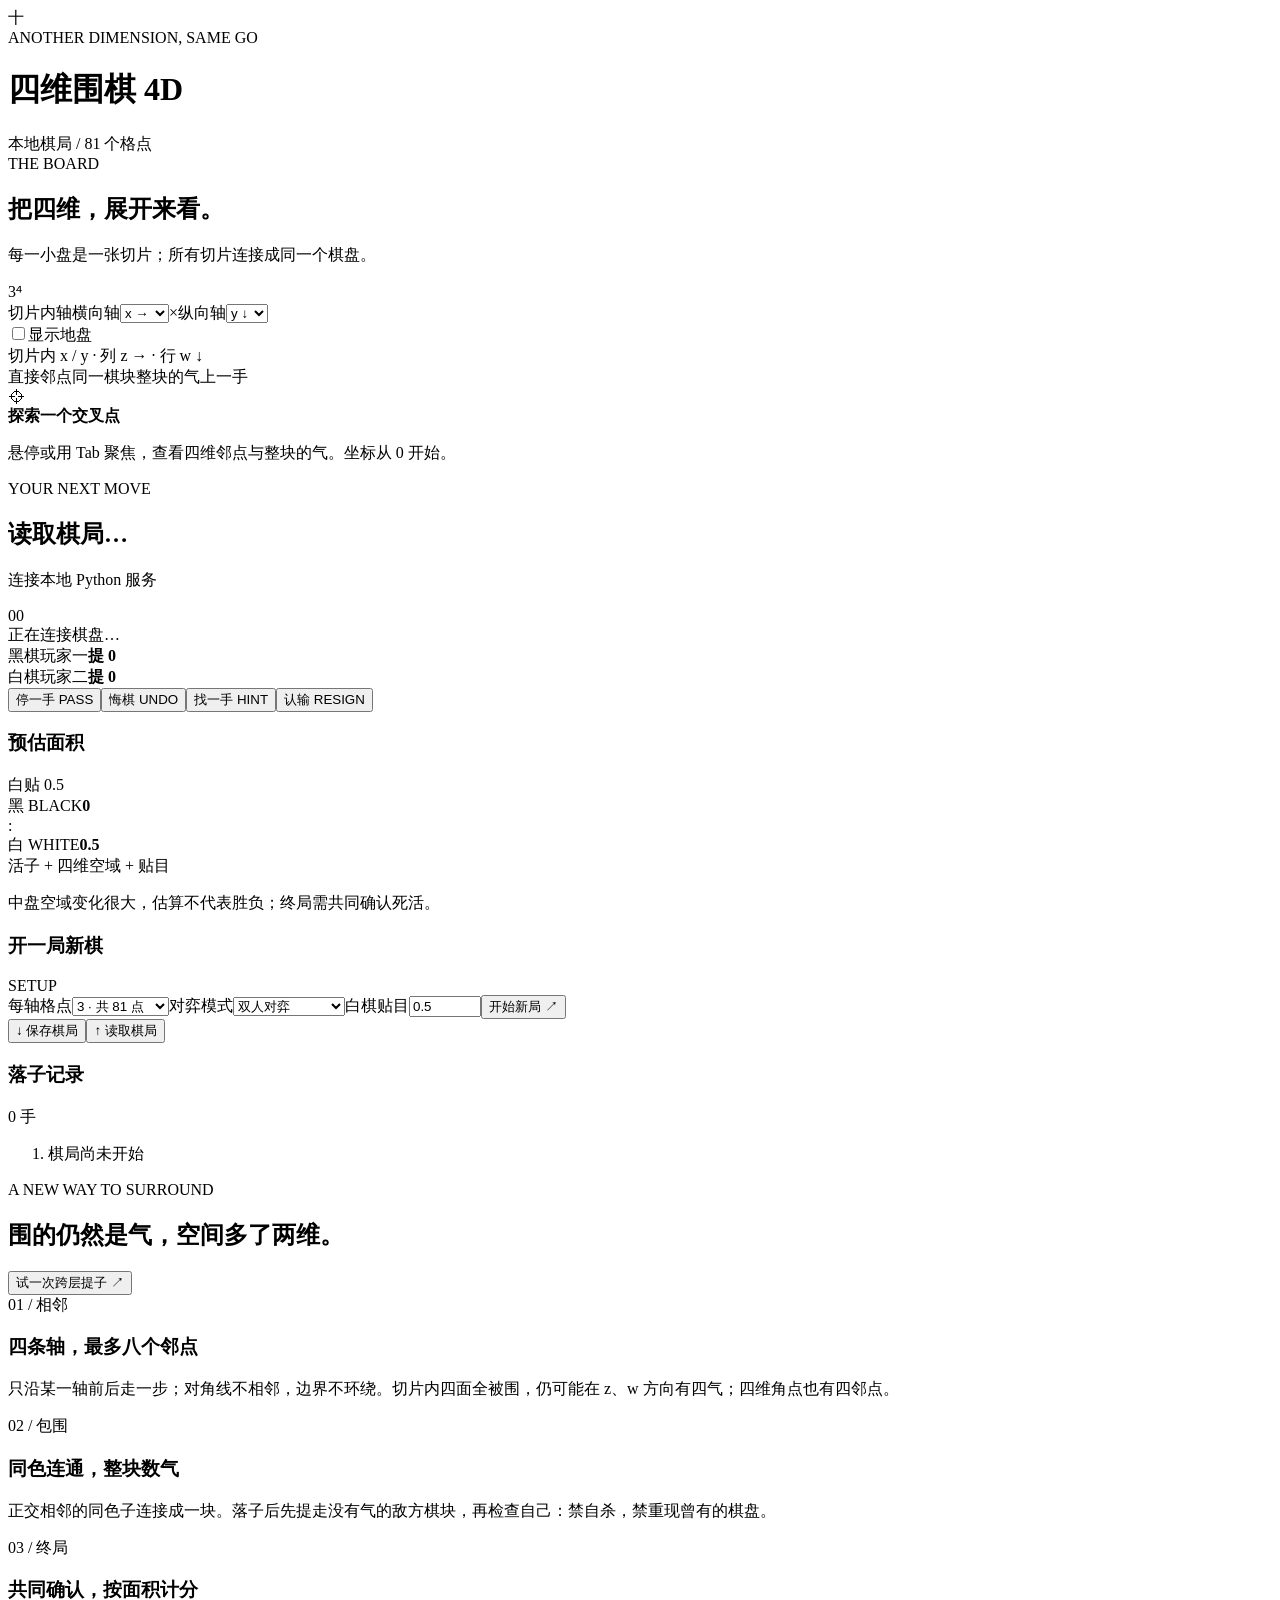
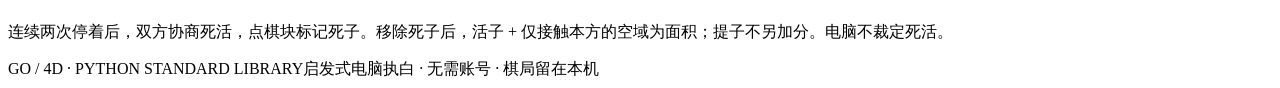
==== static/index.html @ 02f71ad3 "Publish four-dimensional Go game" ====
<!doctype html>
<html lang="zh-CN">
<head>
  <meta charset="utf-8">
  <meta name="viewport" content="width=device-width, initial-scale=1">
  <meta name="theme-color" content="#172d35">
  <meta name="description" content="在四维格点上落子、围气、提子。一个 Python 标准库驱动的本地围棋小游戏。">
  <title>四维围棋 · GO / 4D</title>
  <link rel="stylesheet" href="/style.css">
  <script defer src="/app.js"></script>
</head>
<body>
  <div class="app-shell">
    <header class="masthead">
      <div class="brand"><span class="brand-symbol" aria-hidden="true">十</span><div><span class="eyebrow">ANOTHER DIMENSION, SAME GO</span><h1>四维围棋 <span class="dimension-badge">4D</span></h1></div></div>
      <div class="header-note"><span class="live-dot" aria-hidden="true"></span> 本地棋局 <span class="header-divider">/</span> <span id="total-points">81 个格点</span></div>
    </header>

    <main class="workspace">
      <section class="board-workspace" aria-label="四维棋盘">
        <div class="board-intro"><div><span class="eyebrow">THE BOARD</span><h2>把四维，展开来看。</h2><p>每一小盘是一张切片；所有切片连接成同一个棋盘。</p></div><div class="board-size-mark" id="board-size-mark">3<span>⁴</span></div></div>
        <div class="board-toolbar">
          <div class="axis-controls"><span class="toolbar-label">切片内轴</span><label class="sr-only" for="inner-a">横向轴</label><select id="inner-a" aria-label="切片横向轴"><option value="0">x →</option><option value="1">y →</option><option value="2">z →</option><option value="3">w →</option></select><span class="axis-times">×</span><label class="sr-only" for="inner-b">纵向轴</label><select id="inner-b" aria-label="切片纵向轴"><option value="0">x ↓</option><option value="1" selected>y ↓</option><option value="2">z ↓</option><option value="3">w ↓</option></select></div>
          <label class="territory-control"><input type="checkbox" id="territory-toggle"><span class="switch" aria-hidden="true"></span>显示地盘</label>
        </div>
        <div class="dimension-guide" id="dimension-guide">切片内 x / y · 列 z → · 行 w ↓</div>
        <div class="board-scroll" id="board-scroll"><div class="slice-matrix" id="boards" aria-label="棋盘切片矩阵"></div></div>
        <div class="board-legend"><span><i class="legend-ring neighbor"></i>直接邻点</span><span><i class="legend-ring group"></i>同一棋块</span><span><i class="legend-square"></i>整块的气</span><span><i class="legend-last"></i>上一手</span></div>
        <div class="inspection" id="inspection"><div class="inspection-icon" aria-hidden="true">⌖</div><div><strong id="inspect-title">探索一个交叉点</strong><p id="inspect-description">悬停或用 Tab 聚焦，查看四维邻点与整块的气。坐标从 0 开始。</p></div></div>
      </section>

      <aside class="game-sidebar" aria-label="棋局控制与信息">
        <section class="game-card turn-card">
          <span class="eyebrow">YOUR NEXT MOVE</span>
          <div class="turn-display"><span class="turn-stone black" id="turn-stone" aria-hidden="true"></span><div><h2 id="turn-title">读取棋局…</h2><p id="turn-subtitle">连接本地 Python 服务</p></div><span class="move-number" id="move-number">00</span></div>
          <div class="status-banner" id="status-banner" role="status" aria-live="polite">正在连接棋盘…</div>
          <div class="player-row"><span><i class="small-stone black"></i>黑棋</span><span id="black-player">玩家一</span><strong id="black-captures">提 0</strong></div>
          <div class="player-row"><span><i class="small-stone white"></i>白棋</span><span id="white-player">玩家二</span><strong id="white-captures">提 0</strong></div>
          <div class="action-grid"><button class="button primary" id="pass-button">停一手 <span>PASS</span></button><button class="button" id="undo-button">悔棋 <span>UNDO</span></button><button class="button" id="hint-button">找一手 <span>HINT</span></button><button class="button subtle" id="resign-button">认输 <span>RESIGN</span></button></div>
          <button class="button primary resume-button" id="resume-button" hidden>继续对弈</button>
        </section>

        <section class="game-card score-card"><div class="section-heading"><h3 id="score-title">预估面积</h3><span id="komi-label">白贴 0.5</span></div><div class="score-display"><div><span class="score-label">黑 BLACK</span><strong id="black-score">0</strong></div><span class="score-separator">:</span><div><span class="score-label">白 WHITE</span><strong id="white-score">0.5</strong></div></div><div class="score-breakdown" id="score-breakdown">活子 + 四维空域 + 贴目</div><p class="score-note" id="score-note">中盘空域变化很大，估算不代表胜负；终局需共同确认死活。</p></section>

        <section class="game-card settings-card"><div class="section-heading"><h3>开一局新棋</h3><span>SETUP</span></div><div class="setup-fields"><label>每轴格点<select id="size-select"><option value="3">3 · 共 81 点</option><option value="4">4 · 共 256 点</option><option value="5">5 · 共 625 点</option></select></label><label>对弈模式<select id="mode-select"><option value="local">双人对弈</option><option value="ai">对电脑 · 你执黑</option></select></label><label class="komi-field">白棋贴目<input id="komi-input" type="number" step="0.5" value="0.5" min="-50" max="50"></label><button class="button new-button" id="new-button">开始新局 <span>↗</span></button></div><div class="file-actions"><button id="save-button">↓ 保存棋局</button><button id="load-button">↑ 读取棋局</button><input type="file" id="load-file" accept=".json,application/json" hidden></div></section>

        <section class="game-card history-card"><div class="section-heading"><h3>落子记录</h3><span id="history-count">0 手</span></div><ol id="history-list" class="history-list"><li class="history-empty">棋局尚未开始</li></ol></section>
      </aside>
    </main>

    <section class="learning-section" aria-label="规则说明"><div class="learning-heading"><div><span class="eyebrow">A NEW WAY TO SURROUND</span><h2>围的仍然是气，空间多了两维。</h2></div><button class="button demo-button" id="demo-button">试一次跨层提子 <span>↗</span></button></div><div class="rule-grid"><article><span class="rule-number">01 / 相邻</span><h3>四条轴，最多八个邻点</h3><p>只沿某一轴前后走一步；对角线不相邻，边界不环绕。切片内四面全被围，仍可能在 z、w 方向有四气；四维角点也有四邻点。</p></article><article><span class="rule-number">02 / 包围</span><h3>同色连通，整块数气</h3><p>正交相邻的同色子连接成一块。落子后先提走没有气的敌方棋块，再检查自己：禁自杀，禁重现曾有的棋盘。</p></article><article><span class="rule-number">03 / 终局</span><h3>共同确认，按面积计分</h3><p>连续两次停着后，双方协商死活，点棋块标记死子。移除死子后，活子 + 仅接触本方的空域为面积；提子不另加分。电脑不裁定死活。</p></article></div></section>
    <footer class="footer"><span>GO / 4D <span class="footer-dot">·</span> PYTHON STANDARD LIBRARY</span><span>启发式电脑执白 · 无需账号 · 棋局留在本机</span></footer>
  </div>

  <dialog id="confirm-dialog" class="confirm-dialog"><form method="dialog"><span class="eyebrow">CONFIRM</span><h2 id="dialog-title">开始新局？</h2><p id="dialog-description">当前棋局将被替换。可先保存棋局，以便稍后继续。</p><div class="dialog-actions"><button class="button" value="cancel">取消</button><button class="button primary" id="dialog-confirm" value="confirm">确认</button></div></form></dialog>
</body>
</html>
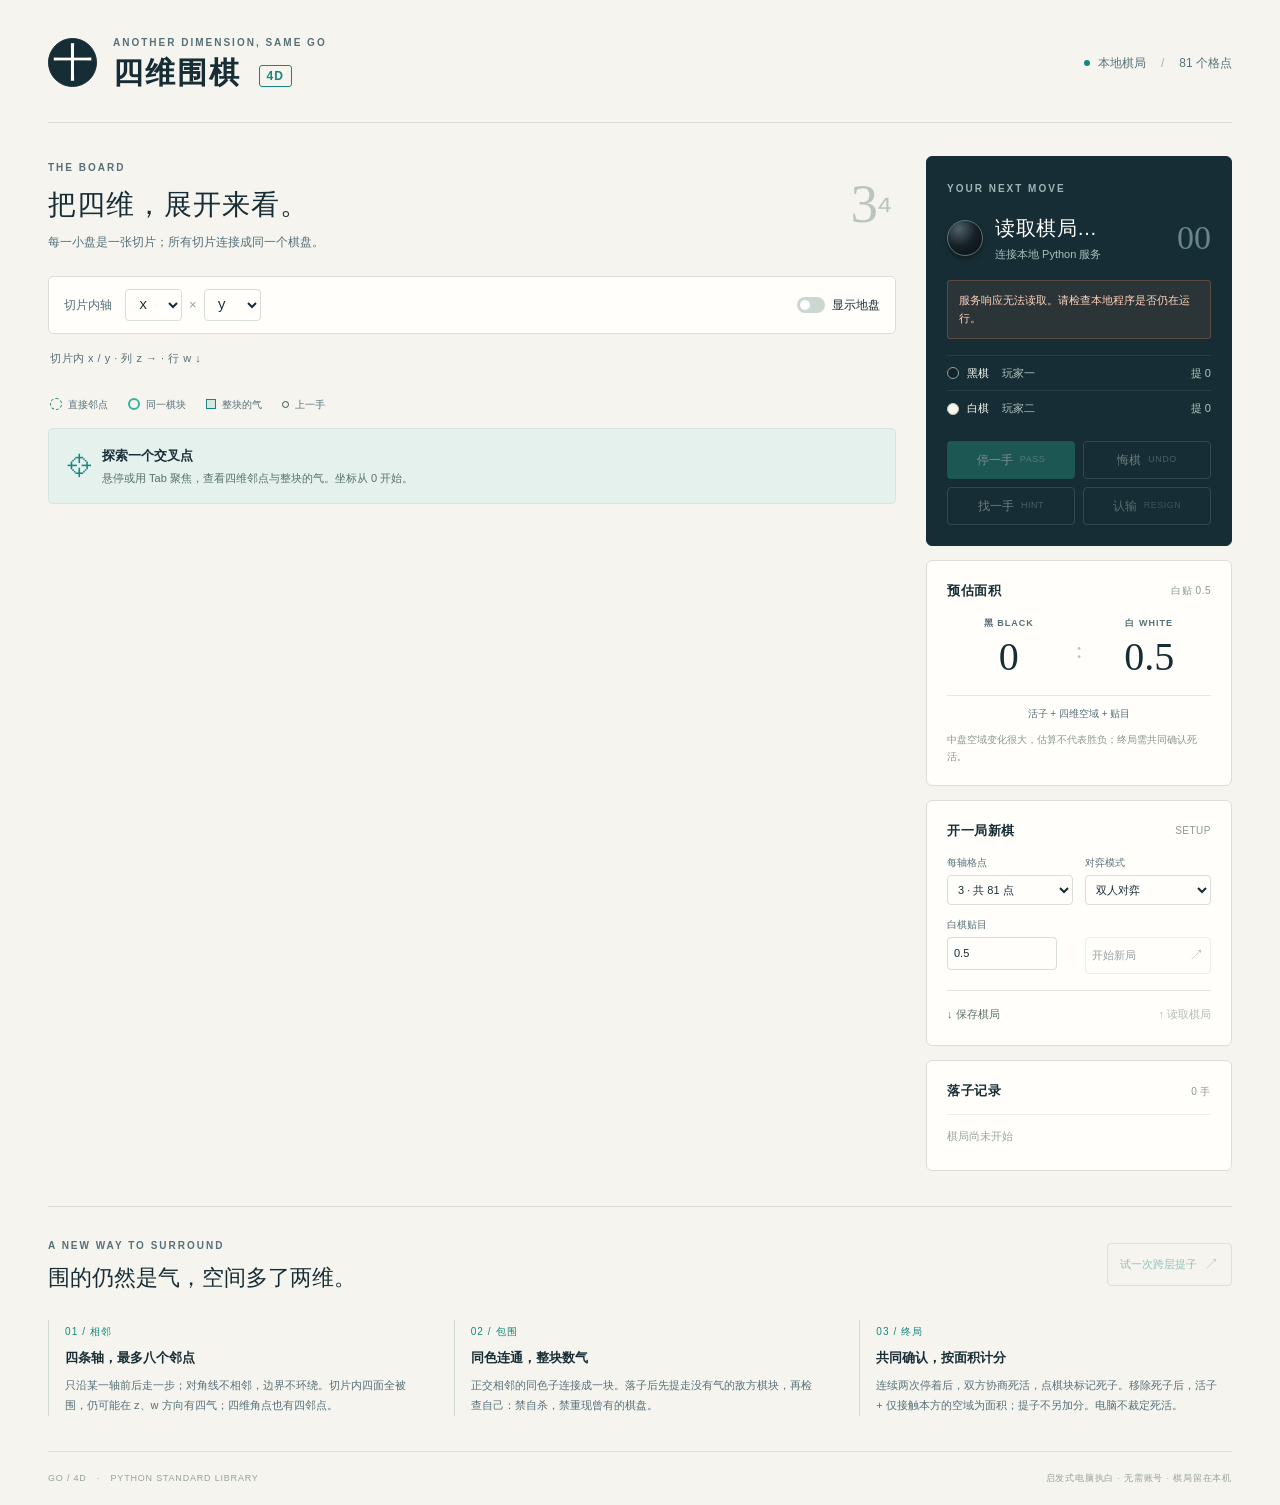
==== commit a509915f: "Enable browser play for 4D Go" ====
--- a/static/index.html
+++ b/static/index.html
@@ -6,8 +6,9 @@
   <meta name="theme-color" content="#172d35">
   <meta name="description" content="在四维格点上落子、围气、提子。一个 Python 标准库驱动的本地围棋小游戏。">
   <title>四维围棋 · GO / 4D</title>
-  <link rel="stylesheet" href="/style.css">
-  <script defer src="/app.js"></script>
+  <link rel="stylesheet" href="style.css">
+  <script defer src="web-bridge.js"></script>
+  <script defer src="app.js"></script>
 </head>
 <body>
   <div class="app-shell">
@@ -33,7 +34,7 @@
         <section class="game-card turn-card">
           <span class="eyebrow">YOUR NEXT MOVE</span>
           <div class="turn-display"><span class="turn-stone black" id="turn-stone" aria-hidden="true"></span><div><h2 id="turn-title">读取棋局…</h2><p id="turn-subtitle">连接本地 Python 服务</p></div><span class="move-number" id="move-number">00</span></div>
-          <div class="status-banner" id="status-banner" role="status" aria-live="polite">正在连接棋盘…</div>
+          <div class="status-banner" id="status-banner" role="status" aria-live="polite">正在连接棋盘…</div><p id="web-session-note" class="web-session-note" hidden>网页棋局仅保存在当前页面；刷新或关闭前请先点“保存棋局”。</p>
           <div class="player-row"><span><i class="small-stone black"></i>黑棋</span><span id="black-player">玩家一</span><strong id="black-captures">提 0</strong></div>
           <div class="player-row"><span><i class="small-stone white"></i>白棋</span><span id="white-player">玩家二</span><strong id="white-captures">提 0</strong></div>
           <div class="action-grid"><button class="button primary" id="pass-button">停一手 <span>PASS</span></button><button class="button" id="undo-button">悔棋 <span>UNDO</span></button><button class="button" id="hint-button">找一手 <span>HINT</span></button><button class="button subtle" id="resign-button">认输 <span>RESIGN</span></button></div>
--- a/static/style.css
+++ b/static/style.css
@@ -0,0 +1,3 @@
+:root{--ink:#172d35;--ink-light:#567079;--teal:#16877e;--teal-pale:#e5f1ed;--paper:#f5f4ee;--white:#fffefa;--line:#dddeda;--wood:#e9cca1;--wood-line:#a98759;--sans:-apple-system,BlinkMacSystemFont,"Segoe UI","PingFang SC","Microsoft YaHei",sans-serif;--serif:Georgia,"Songti SC","STSong",serif}*{box-sizing:border-box}body{margin:0;background:var(--paper);color:var(--ink);font-family:var(--sans);font-size:14px;line-height:1.5}button,input,select{font:inherit}button,select,input[type=checkbox]{cursor:pointer}button{color:inherit}button:disabled{cursor:wait;opacity:.45}button:focus-visible,select:focus-visible,input:focus-visible{outline:3px solid #16877e55;outline-offset:3px}[hidden]{display:none!important}.app-shell{max-width:1510px;margin:auto;padding:0 48px}.masthead{display:flex;align-items:center;justify-content:space-between;padding:31px 0 28px;border-bottom:1px solid var(--line)}.brand{display:flex;align-items:center;gap:16px}.brand-symbol{display:grid;place-items:center;width:49px;height:49px;font-family:var(--serif);font-size:40px;border:1px solid var(--ink);line-height:1;background:var(--ink);color:var(--white);border-radius:50%}.eyebrow{font-size:10px;font-weight:600;letter-spacing:2px;color:var(--ink-light)}h1,h2,h3,p{margin:0}h1{font-family:var(--serif);font-size:30px;font-weight:600;letter-spacing:2px;line-height:1.4}.dimension-badge{display:inline-block;vertical-align:middle;margin-left:8px;padding:3px 7px;border:1px solid var(--teal);font-family:var(--sans);font-size:12px;line-height:1.2;letter-spacing:1px;font-weight:700;color:var(--teal);border-radius:3px}.header-note{display:flex;align-items:center;gap:8px;font-size:12px;color:var(--ink-light)}.live-dot{height:6px;width:6px;border-radius:50%;background:var(--teal)}.header-divider{margin:0 7px;color:#a5b0af}.workspace{display:grid;grid-template-columns:minmax(0,1fr) 306px;gap:30px;padding-top:33px}.board-workspace{min-width:0}.board-intro{display:flex;justify-content:space-between;align-items:center;margin-bottom:25px}.board-intro h2{font-family:var(--serif);font-size:28px;font-weight:500;letter-spacing:1px;margin:7px 0}.board-intro p{font-size:12px;color:var(--ink-light)}.board-size-mark{font-family:var(--serif);font-size:55px;font-weight:400;line-height:1;color:#bbc5bf;padding-right:5px}.board-size-mark span{font-size:35px}.board-toolbar{display:flex;align-items:center;justify-content:space-between;padding:12px 15px;background:var(--white);border:1px solid var(--line);border-radius:5px}.axis-controls{display:flex;align-items:center;gap:7px}.toolbar-label{font-size:12px;color:var(--ink-light);margin-right:6px}select{appearance:auto;border:1px solid #d8ded9;background:#fffefa;color:var(--ink);border-radius:4px;padding:6px 9px}select:disabled{opacity:.5}.axis-controls select{width:57px;font-family:ui-monospace,SFMono-Regular,Consolas,monospace}.axis-times{font-size:13px;color:#91a29f}.territory-control{display:flex;align-items:center;gap:7px;font-size:12px;cursor:pointer}.territory-control input{position:absolute;width:1px;height:1px;opacity:0}.switch{width:28px;height:16px;background:#cdd7d2;border-radius:20px;position:relative;transition:background .15s}.switch:after{content:"";position:absolute;top:3px;left:3px;width:10px;height:10px;border-radius:50%;background:white;transition:transform .15s}.territory-control input:checked+.switch{background:var(--teal)}.territory-control input:checked+.switch:after{transform:translateX(12px)}.territory-control input:focus-visible+.switch{outline:3px solid #16877e55;outline-offset:3px}.dimension-guide{padding:16px 2px 11px;font-size:11px;color:var(--ink-light);letter-spacing:.5px}.board-scroll{overflow-x:auto;padding:0 0 7px;scrollbar-color:#b9c6ba transparent;scrollbar-width:thin}.slice-matrix{display:grid;gap:12px;grid-template-columns:repeat(var(--slices,3),minmax(0,1fr));min-width:var(--matrix-min,420px);width:100%}.slice-panel{background:var(--white);border:1px solid #d8d9cd;border-radius:5px;overflow:hidden;min-width:0;box-shadow:0 2px 3px #182d3510;transition:border-color .12s}.slice-panel.contains-inspected{border-color:var(--teal)}.slice-heading{padding:7px 10px;display:flex;justify-content:space-between;align-items:center;border-bottom:1px solid #d8d9cd;min-height:31px}.slice-heading strong{font-family:ui-monospace,SFMono-Regular,Consolas,monospace;font-size:11px;font-weight:500}.slice-heading span{font-size:9px;color:#9aab9d;letter-spacing:.8px}.slice-board{display:block;width:100%;height:auto;aspect-ratio:1;background:var(--wood);background-image:repeating-linear-gradient(1deg,transparent 0 14px,#8e602708 15px,transparent 16px 25px)}.grid-line{stroke:var(--wood-line);stroke-width:1.15;pointer-events:none}.axis-label{font-size:10px;font-family:ui-monospace,SFMono-Regular,Consolas,monospace;fill:#7e633f;pointer-events:none}.point-surface{outline:none;cursor:pointer;transition:stroke .1s,opacity .1s;stroke-width:2;stroke:transparent;fill:#ffffff01}.point-surface.black{fill:url(#black-stone);stroke:#0c1928;stroke-width:.7;filter:drop-shadow(0 2px 1.5px #0005)}.point-surface.white{fill:url(#white-stone);stroke:#d5d5bf;stroke-width:.7;filter:drop-shadow(0 2px 1.5px #0003)}.point-surface.empty:hover,.point-surface.empty:focus-visible{fill:#16877e30}.point-surface:focus-visible{stroke:#fffefa;stroke-width:3}.point-surface.inspected{stroke:var(--teal);stroke-width:3}.point-surface.in-group{stroke:#38b1a0;stroke-width:3}.point-surface.is-neighbor{stroke:#287d78;stroke-dasharray:3 2;stroke-width:2.7}.point-surface.is-liberty{stroke:#159487;stroke-width:2.5;fill:#16877e24}.point-surface.hint-point{stroke:#d0782e;stroke-dasharray:4 3;stroke-width:3;fill:#f4a54840}.point-surface.dead-stone{opacity:.38}.territory-mark{pointer-events:none;opacity:.68}.territory-mark.black{fill:#162c37}.territory-mark.white{fill:#fffefa;stroke:#948766;stroke-width:1}.point-decoration{pointer-events:none}.last-marker{fill:none;stroke:#e9e2b9;stroke-width:2}.last-marker.white{stroke:#35504d}.dead-marker{stroke:#b85437;stroke-width:2.5}.board-legend{display:flex;gap:20px;align-items:center;flex-wrap:wrap;padding:12px 2px 16px;font-size:10px;color:var(--ink-light)}.board-legend>span{display:flex;align-items:center;gap:6px}.legend-ring{display:inline-block;width:12px;height:12px;border-radius:50%}.legend-ring.neighbor{border:1.5px dashed var(--teal)}.legend-ring.group{border:2px solid #38b1a0}.legend-square{width:10px;height:10px;border:1.5px solid var(--teal);background:#16877e20}.legend-last{width:7px;height:7px;border:1px solid #35504d;border-radius:50%}.inspection{display:flex;gap:11px;align-items:center;padding:15px 17px;background:var(--teal-pale);border:1px solid #d6e5df;border-radius:5px;min-height:76px}.inspection-icon{font-size:25px;color:var(--teal)}.inspection strong{font-size:13px;font-weight:600;line-height:1.5}.inspection p{font-size:11px;color:#567169;margin-top:4px}.game-sidebar{display:flex;flex-direction:column;gap:14px}.game-card{background:var(--white);border:1px solid var(--line);border-radius:6px;padding:20px}.turn-card{background:var(--ink);color:#fffefa;border-color:var(--ink)}.turn-card .eyebrow{color:#9db5b6}.turn-display{display:flex;align-items:center;gap:12px;padding-top:15px}.turn-display h2{font-size:20px;font-weight:500;letter-spacing:.5px}.turn-display p{font-size:11px;color:#aac0bd;margin-top:3px}.turn-stone{width:36px;height:36px;border-radius:50%;flex:none}.turn-stone.black{background:radial-gradient(circle at 32% 24%,#50616a 0,#162027 48%,#080e13 100%);border:1px solid #587279;box-shadow:0 3px 5px #0005}.turn-stone.white{background:radial-gradient(circle at 32% 24%,#fff 0,#eff1e9 50%,#bfc7ba 100%);border:1px solid #f3f4e9;box-shadow:0 3px 5px #0005}.move-number{font-family:var(--serif);font-size:34px;font-weight:400;color:#68868a;margin-left:auto;line-height:1}.status-banner{margin:17px 0 16px;padding:10px 11px;background:#ffffff0a;border:1px solid #ffffff12;border-radius:3px;font-size:11px;line-height:1.7;color:#c0d5ce;min-height:40px}.status-banner.error{background:#b96b431f;color:#ffd4be;border-color:#bd755355}.player-row{display:flex;align-items:center;gap:13px;padding:9px 0;border-top:1px solid #ffffff12;font-size:11px;color:#b1c5bf}.player-row>span:first-child{display:flex;align-items:center;gap:8px;color:#faf9f1}.player-row strong{margin-left:auto;font-weight:500;min-width:25px;text-align:right}.small-stone{display:inline-block;width:12px;height:12px;border-radius:50%;flex:none}.small-stone.black{background:#14232a;border:1px solid #8ea3a0}.small-stone.white{background:#f5f6ec;border:1px solid #c8cabc}.action-grid{display:grid;grid-template-columns:1fr 1fr;gap:8px;margin-top:15px}.button{display:flex;align-items:center;justify-content:center;gap:7px;min-height:38px;padding:9px 12px;border:1px solid #d5ded7;background:transparent;border-radius:4px;font-size:12px;cursor:pointer;transition:background .15s,border-color .15s}.button:hover{background:#e9efea;border-color:#b1c5bb}.button span{font-size:9px;letter-spacing:.5px;opacity:.6}.button.primary{color:var(--white);background:var(--teal);border-color:var(--teal)}.button.primary:hover{background:#117169;border-color:#117169}.turn-card .button{border-color:#526c71;color:#d3e0da}.turn-card .button:hover{background:#ffffff0f}.turn-card .button.primary{background:#238b7a;border-color:#238b7a;color:#fff}.turn-card .button.primary:hover{background:#2b9d88}.turn-card .button.subtle{color:#a7bab5}.resume-button{width:100%;margin-top:13px}.section-heading{display:flex;justify-content:space-between;align-items:center;gap:8px}.section-heading h3{font-size:13px;font-weight:600;letter-spacing:.5px}.section-heading>span{font-size:10px;color:#8b9a91;letter-spacing:.5px}.score-display{display:flex;align-items:center;justify-content:space-around;text-align:center;margin:17px 0 12px}.score-display>div{width:43%;min-width:0}.score-label{display:block;font-size:9px;font-weight:600;letter-spacing:1px;color:var(--ink-light)}.score-display strong{display:block;font-family:var(--serif);font-weight:400;font-size:40px;line-height:1.3}.score-separator{font-family:var(--serif);color:#bac5ba;font-size:24px}.score-breakdown{font-size:10px;color:var(--ink-light);padding:10px 0;border-top:1px solid #e6e9e0;text-align:center}.score-note{color:#8b978f;font-size:10px;line-height:1.7}.setup-fields{display:grid;grid-template-columns:1fr 1fr;gap:12px;margin-top:15px}.setup-fields label{display:flex;flex-direction:column;gap:5px;font-size:10px;color:var(--ink-light);min-width:0}.setup-fields select,.setup-fields input{width:100%;min-width:0;padding:7px 6px;font-size:11px;border:1px solid #d8ded9;border-radius:4px;background:var(--white);color:var(--ink)}.setup-fields .komi-field{max-width:110px}.new-button{margin-top:20px;min-height:33px;padding:6px;font-size:11px}.new-button span{font-size:15px;margin-left:auto}.file-actions{display:flex;justify-content:space-between;gap:7px;border-top:1px solid #e6e9e0;margin-top:16px;padding-top:12px}.file-actions button{border:0;background:transparent;font-size:11px;color:#5c7269;padding:3px 0;cursor:pointer}.file-actions button:hover{color:var(--teal)}.history-card{padding-bottom:13px}.history-list{margin:13px 0 0;padding:0;list-style:none;max-height:161px;overflow:auto;scrollbar-width:thin;scrollbar-color:#ced9cf transparent}.history-list li{display:flex;align-items:center;gap:8px;font-size:11px;border-top:1px solid #edf0e8;padding:8px 0}.history-list .history-empty{color:#9aa59c;font-size:11px;padding:13px 0}.history-index{width:22px;font-family:ui-monospace,SFMono-Regular,Consolas,monospace;color:#9ca79d;font-size:10px}.history-action{margin-left:auto;font-family:ui-monospace,SFMono-Regular,Consolas,monospace;font-size:10px;color:#5d756a}.learning-section{margin:35px 0 0;border-top:1px solid var(--line);padding-top:27px}.learning-heading{display:flex;align-items:center;justify-content:space-between;gap:20px}.learning-heading h2{font-family:var(--serif);font-size:22px;font-weight:500;margin-top:6px}.demo-button{font-size:11px;white-space:nowrap;padding:9px 12px;border-color:#bacdc1;color:var(--teal)}.demo-button span{font-size:15px}.rule-grid{display:grid;grid-template-columns:repeat(3,1fr);gap:33px;margin-top:26px}.rule-grid article{border-left:1px solid #cfdbd0;padding-left:16px}.rule-number{font-size:10px;color:var(--teal);letter-spacing:1.1px}.rule-grid h3{font-size:13px;font-weight:600;margin:7px 0}.rule-grid p{font-size:11px;color:var(--ink-light);line-height:1.85;max-width:350px}.footer{display:flex;justify-content:space-between;gap:10px;margin-top:35px;padding:20px 0;border-top:1px solid var(--line);font-size:9px;letter-spacing:.8px;color:#96a399}.footer-dot{margin:0 7px}.confirm-dialog{border:1px solid #cbd6cd;border-radius:9px;max-width:380px;width:calc(100% - 40px);padding:27px;background:var(--white);color:var(--ink);box-shadow:0 20px 80px #10292d33}.confirm-dialog::backdrop{background:#132d3770;backdrop-filter:blur(3px)}.confirm-dialog h2{font-family:var(--serif);font-size:24px;font-weight:500;margin-top:7px}.confirm-dialog p{font-size:12px;color:var(--ink-light);margin-top:12px;line-height:1.8}.dialog-actions{display:flex;justify-content:flex-end;gap:9px;margin-top:23px}.dialog-actions .button{min-width:76px}.sr-only{position:absolute;width:1px;height:1px;padding:0;margin:-1px;overflow:hidden;clip:rect(0,0,0,0);white-space:nowrap;border:0}body.is-busy .slice-board{opacity:.8}.slice-board[aria-busy=true] .point-surface{cursor:wait}@media(min-width:1400px){.workspace{gap:40px;grid-template-columns:minmax(0,1fr) 325px}.slice-matrix{gap:15px}.game-card{padding:22px}.board-intro h2{font-size:31px}}@media(max-width:1100px){.app-shell{padding:0 28px}.workspace{gap:22px;grid-template-columns:minmax(0,1fr) 278px}.game-card{padding:17px}.board-intro h2{font-size:25px}.slice-matrix{gap:9px}.board-legend{gap:13px}.header-note{font-size:11px}.brand .eyebrow{font-size:9px;letter-spacing:1.3px}}@media(max-width:900px){.workspace{grid-template-columns:minmax(0,1fr);gap:24px}.game-sidebar{display:grid;grid-template-columns:1fr 1fr;gap:14px;align-items:start}.turn-card{grid-row:span 2}.history-card{grid-column:1/-1}.history-list{max-height:110px;display:grid;grid-template-columns:1fr 1fr;column-gap:20px}.history-empty{grid-column:1/-1}.board-intro{margin-bottom:19px}.board-intro h2{font-size:28px}.board-size-mark{font-size:52px}.game-card{padding:20px}.slice-matrix{gap:12px}.slice-heading{padding:8px 12px}.rule-grid{gap:18px}.learning-heading h2{font-size:21px}}@media(max-width:580px){.app-shell{padding:0 17px}.masthead{padding:22px 0 20px;gap:10px}.brand{gap:10px}.brand-symbol{width:37px;height:37px;font-size:30px}.brand .eyebrow{font-size:7px;letter-spacing:1px}h1{font-size:23px;letter-spacing:1px}.dimension-badge{font-size:10px;margin-left:4px}.header-note{display:none}.workspace{padding-top:24px}.board-intro h2{font-size:25px;margin:6px 0}.board-intro p{font-size:10px;max-width:265px}.board-size-mark{font-size:41px}.board-size-mark span{font-size:27px}.board-toolbar{padding:10px}.toolbar-label{font-size:10px;margin-right:2px}.axis-controls{gap:5px}.axis-controls select{font-size:11px;width:50px;padding:6px}.territory-control{font-size:10px}.slice-matrix{gap:8px}.slice-heading{padding:5px 7px;min-height:27px}.slice-heading strong{font-size:10px}.slice-heading span{font-size:8px}.dimension-guide{font-size:10px;padding-top:13px}.board-legend{gap:12px;font-size:9px;padding:10px 0 14px}.inspection{padding:12px;align-items:flex-start;gap:8px;min-height:81px}.inspection strong{font-size:12px}.inspection p{font-size:10px}.game-sidebar{grid-template-columns:1fr}.turn-card{grid-row:auto}.history-card{grid-column:auto}.history-list{max-height:134px}.game-card{padding:19px}.turn-display{padding-top:12px}.action-grid{grid-template-columns:repeat(4,1fr);gap:6px}.action-grid .button{flex-direction:column;gap:1px;padding:8px 4px;min-height:48px;font-size:11px}.action-grid .button span{font-size:8px}.player-row{padding:8px 0}.score-display{margin:12px 0}.score-display strong{font-size:34px}.score-card .score-note{font-size:10px}.setup-fields{grid-template-columns:1fr 1fr}.learning-section{margin-top:28px;padding-top:23px}.learning-heading{align-items:flex-start;flex-direction:column;gap:14px}.learning-heading h2{font-size:20px}.rule-grid{grid-template-columns:1fr;gap:18px;margin-top:23px}.rule-grid article{padding-left:13px}.rule-grid p{max-width:none}.rule-grid h3{margin:5px 0;font-size:12px}.footer{flex-direction:column;font-size:8px;gap:5px;margin-top:27px;padding:17px 0}.board-scroll{padding-bottom:8px}.board-scroll:focus-visible{outline:2px solid var(--teal)}}@media(prefers-reduced-motion:reduce){*{transition:none!important;scroll-behavior:auto!important}}
+
+.web-session-note{margin:10px 0;color:#c6d4be;font-size:12px;line-height:1.6}
